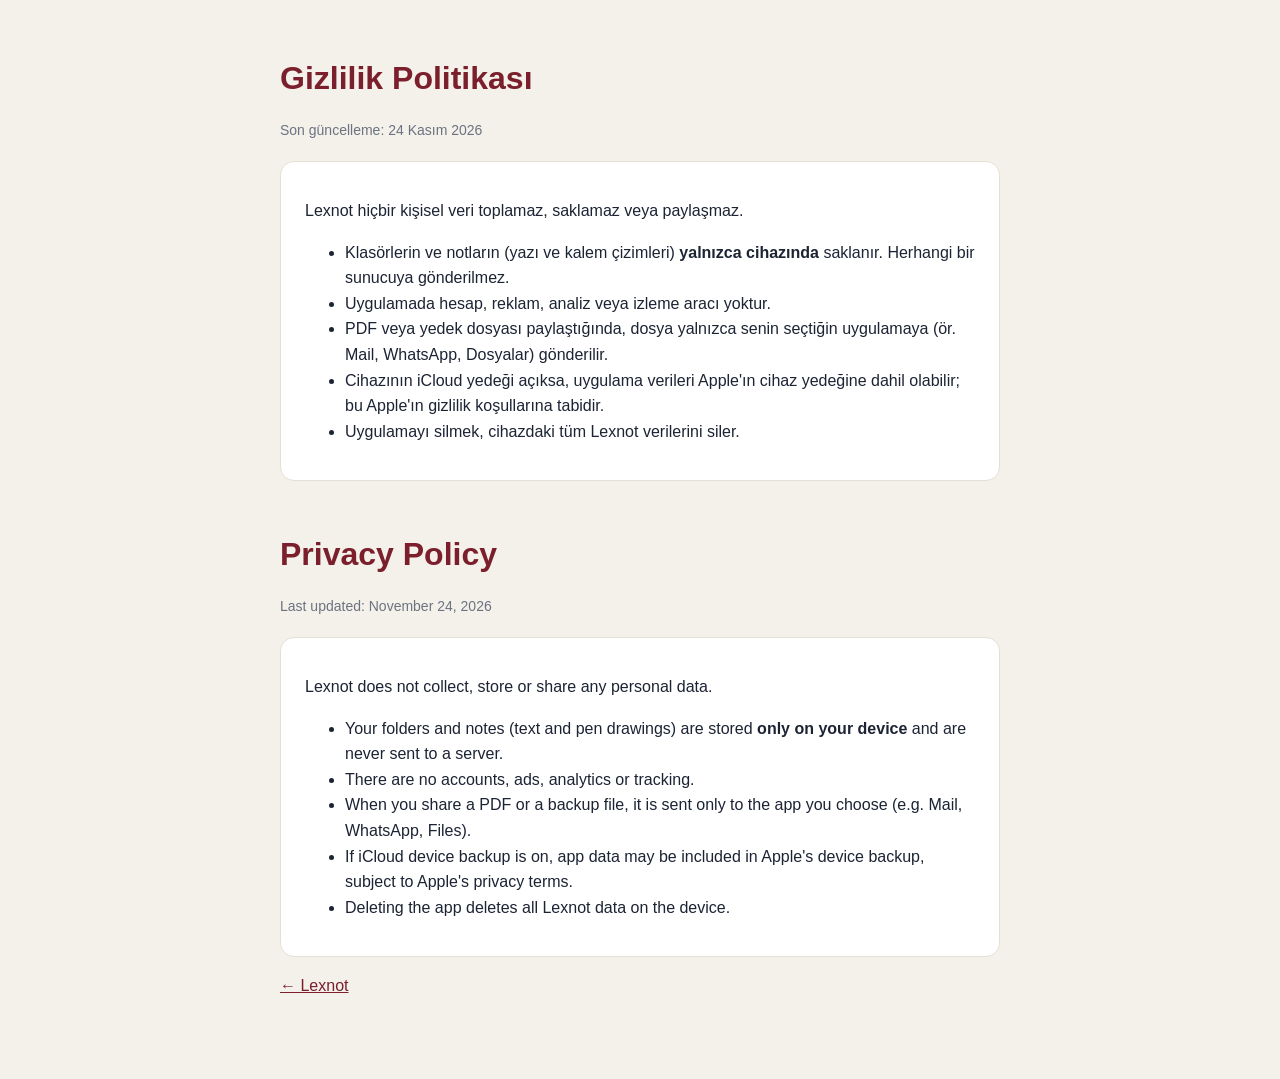
==== privacy.html @ 697445c7 "Lexnot gizlilik ve destek sayfaları Co-Authored-By: Claude Opus 5.5 <noreply@anthropic.com>" ====
<!doctype html><html lang="tr"><head><meta charset="utf-8"><meta name="viewport" content="width=device-width,initial-scale=1"><title>Lexnot – Gizlilik Politikası / Privacy Policy</title><link rel="stylesheet" href="style.css"></head>
<body><h1>Gizlilik Politikası</h1><p class="muted">Son güncelleme: 24 Kasım 2026</p>
<div class="card">
<p>Lexnot hiçbir kişisel veri toplamaz, saklamaz veya paylaşmaz.</p>
<ul>
<li>Klasörlerin ve notların (yazı ve kalem çizimleri) <b>yalnızca cihazında</b> saklanır. Herhangi bir sunucuya gönderilmez.</li>
<li>Uygulamada hesap, reklam, analiz veya izleme aracı yoktur.</li>
<li>PDF veya yedek dosyası paylaştığında, dosya yalnızca senin seçtiğin uygulamaya (ör. Mail, WhatsApp, Dosyalar) gönderilir.</li>
<li>Cihazının iCloud yedeği açıksa, uygulama verileri Apple'ın cihaz yedeğine dahil olabilir; bu Apple'ın gizlilik koşullarına tabidir.</li>
<li>Uygulamayı silmek, cihazdaki tüm Lexnot verilerini siler.</li>
</ul></div>
<h1 style="margin-top:48px">Privacy Policy</h1><p class="muted">Last updated: November 24, 2026</p>
<div class="card">
<p>Lexnot does not collect, store or share any personal data.</p>
<ul>
<li>Your folders and notes (text and pen drawings) are stored <b>only on your device</b> and are never sent to a server.</li>
<li>There are no accounts, ads, analytics or tracking.</li>
<li>When you share a PDF or a backup file, it is sent only to the app you choose (e.g. Mail, WhatsApp, Files).</li>
<li>If iCloud device backup is on, app data may be included in Apple's device backup, subject to Apple's privacy terms.</li>
<li>Deleting the app deletes all Lexnot data on the device.</li>
</ul></div>
<p><a href="index.html">← Lexnot</a></p></body></html>
---- style.css ----
body{font-family:-apple-system,BlinkMacSystemFont,"Segoe UI",sans-serif;max-width:720px;margin:0 auto;padding:32px 20px 64px;color:#1C2333;background:#F4F1EA;line-height:1.6}
h1{color:#7A1F2B;margin-bottom:4px}h2{margin-top:32px}a{color:#7A1F2B}
.card{background:#fff;border-radius:14px;padding:20px 24px;border:1px solid #E5E0D5;margin-top:20px}
.muted{color:#6B7280;font-size:14px}nav a{margin-right:16px}
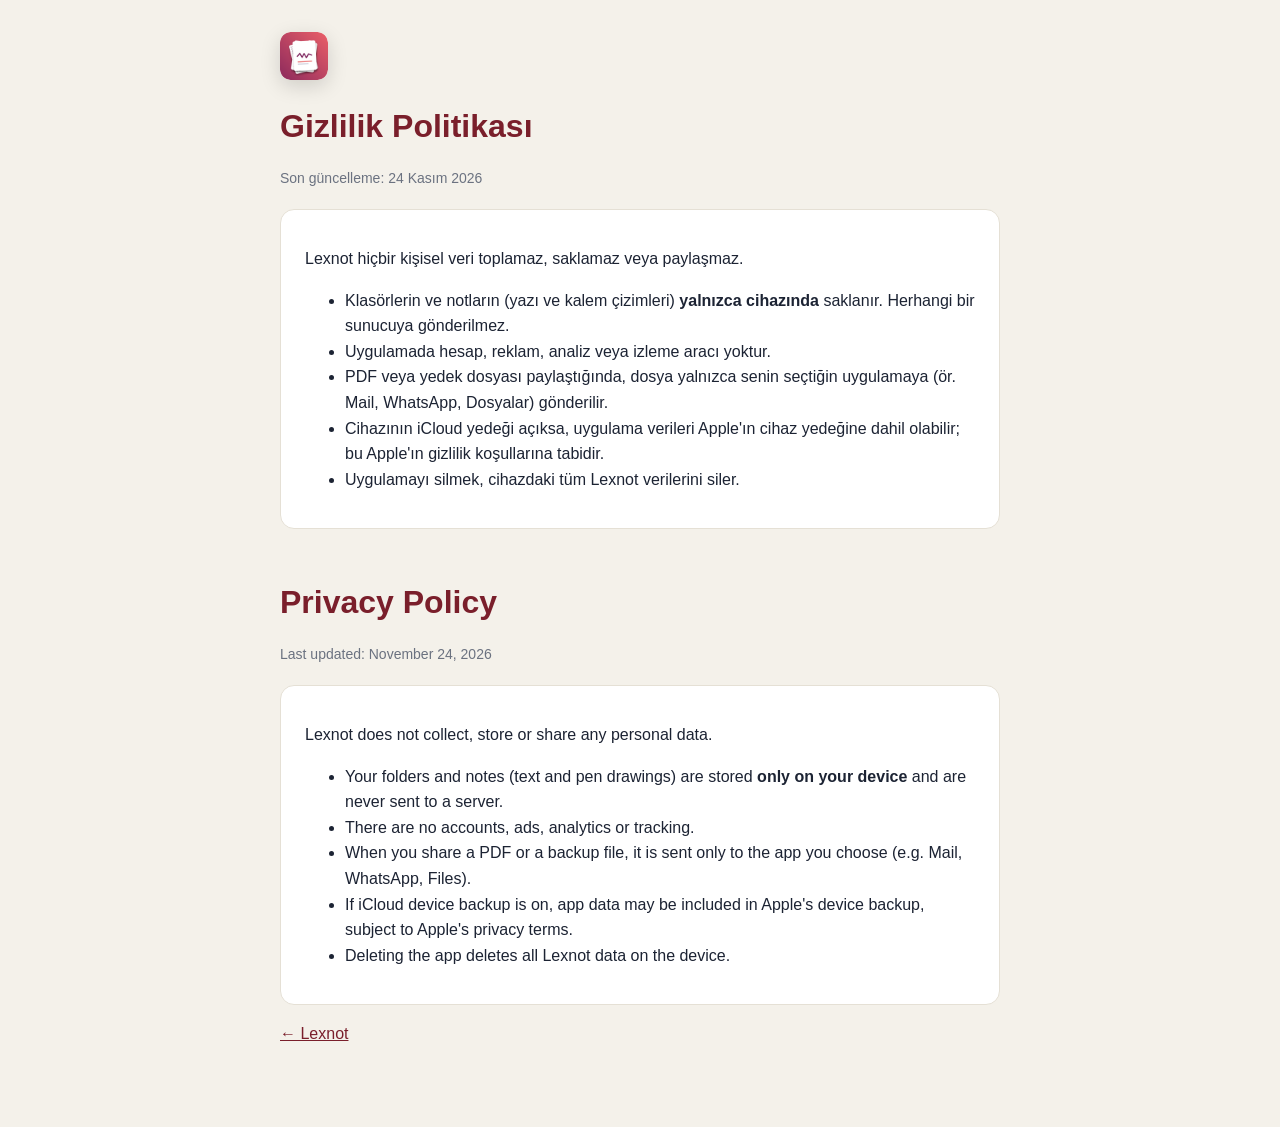
==== commit 6abe761c: "Logo ve favicon ekle Co-Authored-By: Claude Opus 5.5 <noreply@anthropic.com>" ====
--- a/privacy.html
+++ b/privacy.html
@@ -1,5 +1,5 @@
-<!doctype html><html lang="tr"><head><meta charset="utf-8"><meta name="viewport" content="width=device-width,initial-scale=1"><title>Lexnot – Gizlilik Politikası / Privacy Policy</title><link rel="stylesheet" href="style.css"></head>
-<body><h1>Gizlilik Politikası</h1><p class="muted">Son güncelleme: 24 Kasım 2026</p>
+<!doctype html><html lang="tr"><head><meta charset="utf-8"><meta name="viewport" content="width=device-width,initial-scale=1"><title>Lexnot – Gizlilik Politikası / Privacy Policy</title><link rel="stylesheet" href="style.css"><link rel="icon" href="favicon.png"><link rel="apple-touch-icon" href="logo.png"></head>
+<body><a href="index.html"><img class="logo small" src="logo.png" alt="Lexnot" width="48" height="48"></a><h1>Gizlilik Politikası</h1><p class="muted">Son güncelleme: 24 Kasım 2026</p>
 <div class="card">
 <p>Lexnot hiçbir kişisel veri toplamaz, saklamaz veya paylaşmaz.</p>
 <ul>
--- a/style.css
+++ b/style.css
@@ -2,3 +2,4 @@
 h1{color:#7A1F2B;margin-bottom:4px}h2{margin-top:32px}a{color:#7A1F2B}
 .card{background:#fff;border-radius:14px;padding:20px 24px;border:1px solid #E5E0D5;margin-top:20px}
 .muted{color:#6B7280;font-size:14px}nav a{margin-right:16px}
+.logo{display:block;border-radius:22%;box-shadow:0 6px 20px rgba(0,0,0,.15);margin-bottom:12px}.logo.small{width:48px;height:48px;border-radius:22%}
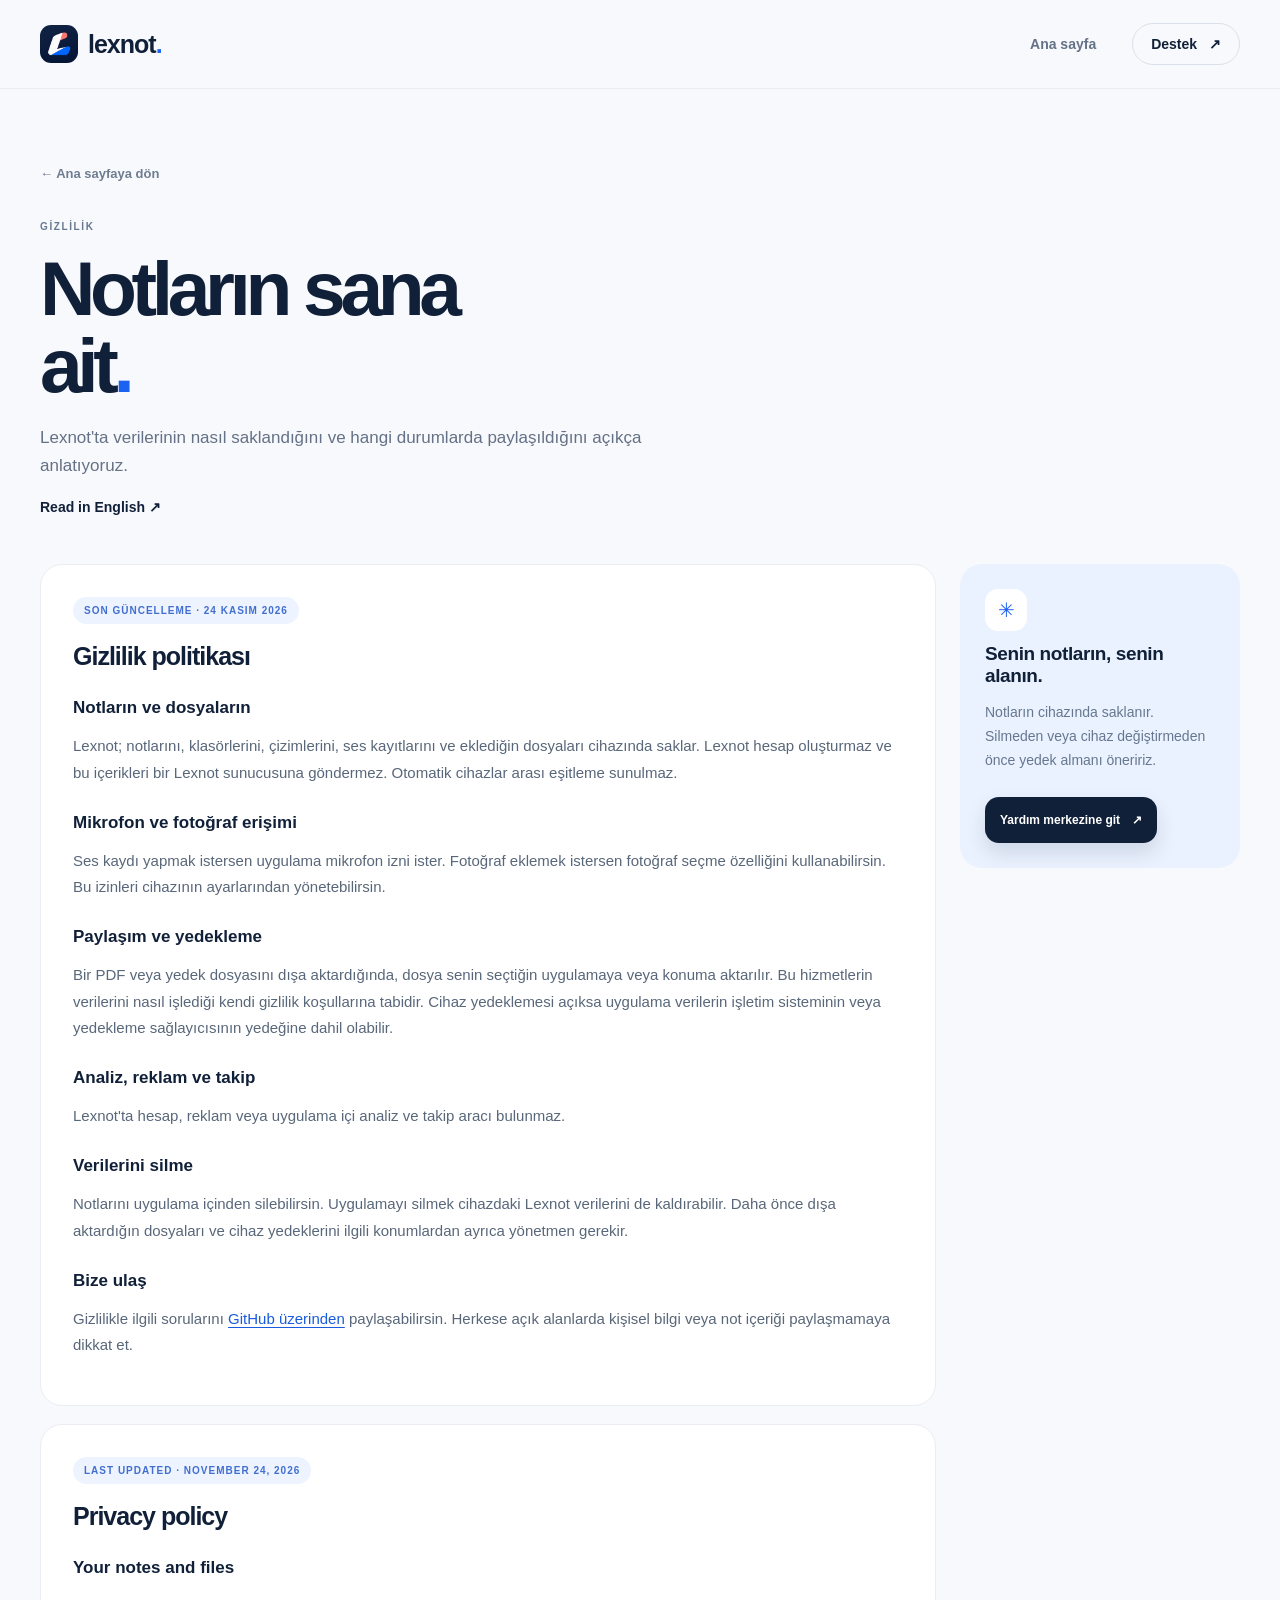
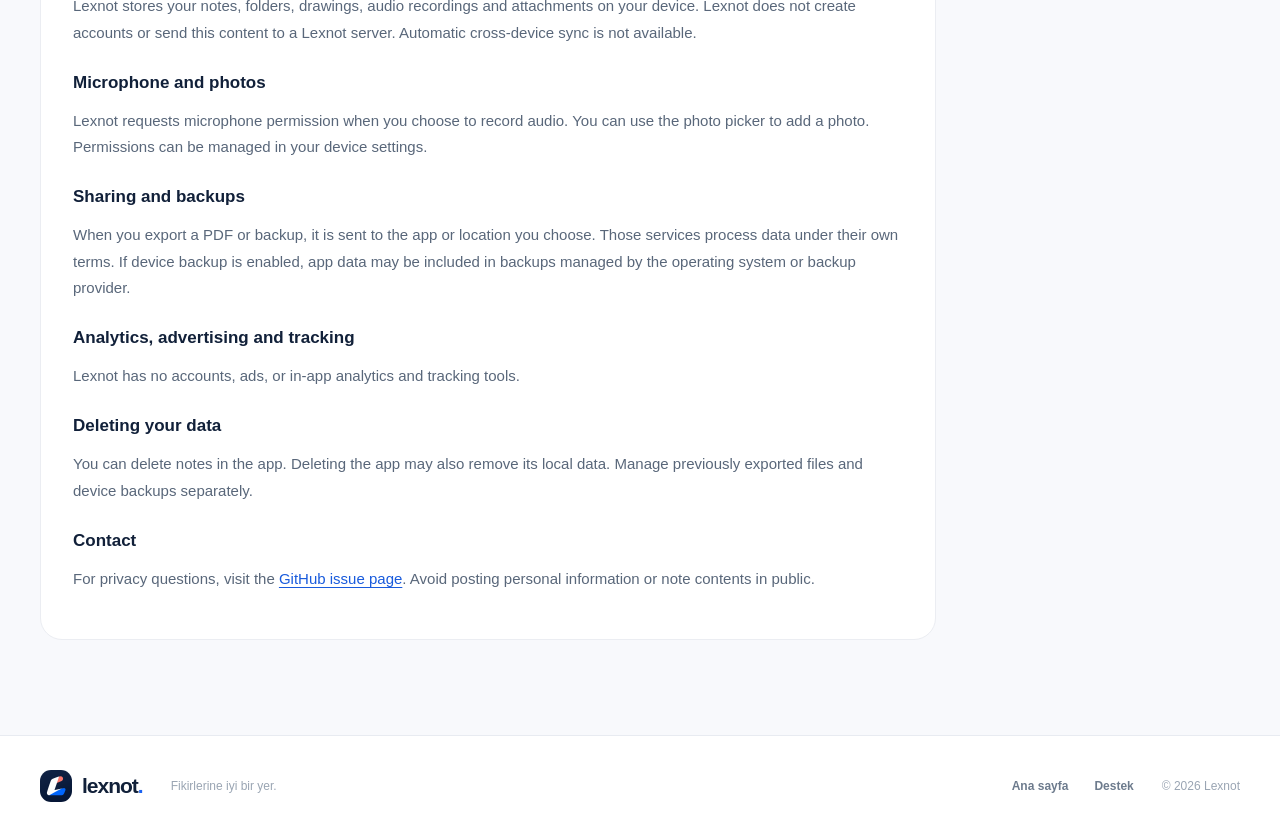
==== commit 7d6d7fa2: "Refresh Lexnot public website" ====
--- a/privacy.html
+++ b/privacy.html
@@ -1,22 +1,20 @@
-<!doctype html><html lang="tr"><head><meta charset="utf-8"><meta name="viewport" content="width=device-width,initial-scale=1"><title>Lexnot – Gizlilik Politikası / Privacy Policy</title><link rel="stylesheet" href="style.css"><link rel="icon" href="favicon.png"><link rel="apple-touch-icon" href="logo.png"></head>
-<body><a href="index.html"><img class="logo small" src="logo.png" alt="Lexnot" width="48" height="48"></a><h1>Gizlilik Politikası</h1><p class="muted">Son güncelleme: 24 Kasım 2026</p>
-<div class="card">
-<p>Lexnot hiçbir kişisel veri toplamaz, saklamaz veya paylaşmaz.</p>
-<ul>
-<li>Klasörlerin ve notların (yazı ve kalem çizimleri) <b>yalnızca cihazında</b> saklanır. Herhangi bir sunucuya gönderilmez.</li>
-<li>Uygulamada hesap, reklam, analiz veya izleme aracı yoktur.</li>
-<li>PDF veya yedek dosyası paylaştığında, dosya yalnızca senin seçtiğin uygulamaya (ör. Mail, WhatsApp, Dosyalar) gönderilir.</li>
-<li>Cihazının iCloud yedeği açıksa, uygulama verileri Apple'ın cihaz yedeğine dahil olabilir; bu Apple'ın gizlilik koşullarına tabidir.</li>
-<li>Uygulamayı silmek, cihazdaki tüm Lexnot verilerini siler.</li>
-</ul></div>
-<h1 style="margin-top:48px">Privacy Policy</h1><p class="muted">Last updated: November 24, 2026</p>
-<div class="card">
-<p>Lexnot does not collect, store or share any personal data.</p>
-<ul>
-<li>Your folders and notes (text and pen drawings) are stored <b>only on your device</b> and are never sent to a server.</li>
-<li>There are no accounts, ads, analytics or tracking.</li>
-<li>When you share a PDF or a backup file, it is sent only to the app you choose (e.g. Mail, WhatsApp, Files).</li>
-<li>If iCloud device backup is on, app data may be included in Apple's device backup, subject to Apple's privacy terms.</li>
-<li>Deleting the app deletes all Lexnot data on the device.</li>
-</ul></div>
-<p><a href="index.html">← Lexnot</a></p></body></html>
+<!doctype html>
+<html lang="tr"><head><meta charset="utf-8"><meta name="viewport" content="width=device-width, initial-scale=1"><meta name="theme-color" content="#f8f9fc"><meta name="description" content="Lexnot gizlilik politikası: notlar, ses kayıtları, izinler ve yedekler hakkında bilgi."><title>Gizlilik Politikası — Lexnot</title><link rel="icon" href="favicon.png" type="image/png"><link rel="apple-touch-icon" href="logo.png"><link rel="stylesheet" href="style.css"></head>
+<body><a class="skip" href="#icerik">İçeriğe geç</a>
+<header class="site-header"><div class="shell header-inner"><a class="brand" href="index.html" aria-label="Lexnot ana sayfa"><img src="logo.png" alt="" width="38" height="38"><span>lexnot<span class="brand-dot">.</span></span></a><nav class="nav" aria-label="Ana menü"><a href="index.html">Ana sayfa</a><a class="nav-button" href="support.html">Destek <span aria-hidden="true">↗</span></a></nav></div></header>
+<main class="page-main shell" id="icerik"><a class="back-link" href="index.html">← Ana sayfaya dön</a><div class="page-hero"><span class="section-kicker">GİZLİLİK</span><h1>Notların sana<br>ait<span class="brand-dot">.</span></h1><p>Lexnot'ta verilerinin nasıl saklandığını ve hangi durumlarda paylaşıldığını açıkça anlatıyoruz.</p><a class="text-link" href="#english" lang="en">Read in English ↗</a></div>
+<div class="page-layout"><div><article class="content-card"><span class="label-pill">SON GÜNCELLEME · 24 KASIM 2026</span><h2 style="margin-top:18px">Gizlilik politikası</h2>
+<h3>Notların ve dosyaların</h3><p>Lexnot; notlarını, klasörlerini, çizimlerini, ses kayıtlarını ve eklediğin dosyaları cihazında saklar. Lexnot hesap oluşturmaz ve bu içerikleri bir Lexnot sunucusuna göndermez. Otomatik cihazlar arası eşitleme sunulmaz.</p>
+<h3>Mikrofon ve fotoğraf erişimi</h3><p>Ses kaydı yapmak istersen uygulama mikrofon izni ister. Fotoğraf eklemek istersen fotoğraf seçme özelliğini kullanabilirsin. Bu izinleri cihazının ayarlarından yönetebilirsin.</p>
+<h3>Paylaşım ve yedekleme</h3><p>Bir PDF veya yedek dosyasını dışa aktardığında, dosya senin seçtiğin uygulamaya veya konuma aktarılır. Bu hizmetlerin verilerini nasıl işlediği kendi gizlilik koşullarına tabidir. Cihaz yedeklemesi açıksa uygulama verilerin işletim sisteminin veya yedekleme sağlayıcısının yedeğine dahil olabilir.</p>
+<h3>Analiz, reklam ve takip</h3><p>Lexnot'ta hesap, reklam veya uygulama içi analiz ve takip aracı bulunmaz.</p>
+<h3>Verilerini silme</h3><p>Notlarını uygulama içinden silebilirsin. Uygulamayı silmek cihazdaki Lexnot verilerini de kaldırabilir. Daha önce dışa aktardığın dosyaları ve cihaz yedeklerini ilgili konumlardan ayrıca yönetmen gerekir.</p>
+<h3>Bize ulaş</h3><p>Gizlilikle ilgili sorularını <a href="https://github.com/omeryaldirgan/lexnot/issues">GitHub üzerinden</a> paylaşabilirsin. Herkese açık alanlarda kişisel bilgi veya not içeriği paylaşmamaya dikkat et.</p></article>
+<article class="content-card language-anchor" id="english" lang="en"><span class="label-pill">LAST UPDATED · NOVEMBER 24, 2026</span><h2 style="margin-top:18px">Privacy policy</h2>
+<h3>Your notes and files</h3><p>Lexnot stores your notes, folders, drawings, audio recordings and attachments on your device. Lexnot does not create accounts or send this content to a Lexnot server. Automatic cross-device sync is not available.</p>
+<h3>Microphone and photos</h3><p>Lexnot requests microphone permission when you choose to record audio. You can use the photo picker to add a photo. Permissions can be managed in your device settings.</p>
+<h3>Sharing and backups</h3><p>When you export a PDF or backup, it is sent to the app or location you choose. Those services process data under their own terms. If device backup is enabled, app data may be included in backups managed by the operating system or backup provider.</p>
+<h3>Analytics, advertising and tracking</h3><p>Lexnot has no accounts, ads, or in-app analytics and tracking tools.</p>
+<h3>Deleting your data</h3><p>You can delete notes in the app. Deleting the app may also remove its local data. Manage previously exported files and device backups separately.</p><h3>Contact</h3><p>For privacy questions, visit the <a href="https://github.com/omeryaldirgan/lexnot/issues">GitHub issue page</a>. Avoid posting personal information or note contents in public.</p></article></div>
+<aside class="side-card"><div class="side-icon" aria-hidden="true">✳</div><h2>Senin notların, senin alanın.</h2><p>Notların cihazında saklanır. Silmeden veya cihaz değiştirmeden önce yedek almanı öneririz.</p><a class="button button-primary" href="support.html">Yardım merkezine git <span aria-hidden="true">↗</span></a></aside></div></main>
+<footer class="site-footer"><div class="shell footer-inner"><a class="brand" href="index.html"><img src="logo.png" alt="" width="32" height="32"><span>lexnot<span class="brand-dot">.</span></span></a><p>Fikirlerine iyi bir yer.</p><nav aria-label="Alt menü"><a href="index.html">Ana sayfa</a><a href="support.html">Destek</a></nav><small>© 2026 Lexnot</small></div></footer></body></html>
--- a/style.css
+++ b/style.css
@@ -1,5 +1,4 @@
-body{font-family:-apple-system,BlinkMacSystemFont,"Segoe UI",sans-serif;max-width:720px;margin:0 auto;padding:32px 20px 64px;color:#1C2333;background:#F4F1EA;line-height:1.6}
-h1{color:#7A1F2B;margin-bottom:4px}h2{margin-top:32px}a{color:#7A1F2B}
-.card{background:#fff;border-radius:14px;padding:20px 24px;border:1px solid #E5E0D5;margin-top:20px}
-.muted{color:#6B7280;font-size:14px}nav a{margin-right:16px}
-.logo{display:block;border-radius:22%;box-shadow:0 6px 20px rgba(0,0,0,.15);margin-bottom:12px}.logo.small{width:48px;height:48px;border-radius:22%}
+:root{color-scheme:light;--ink:#112039;--muted:#647186;--blue:#1b62f1;--line:#e7eaf0;--paper:#f8f9fc;--white:#fff;--coral:#ff7d74}*{box-sizing:border-box}html{scroll-behavior:smooth}body{margin:0;background:var(--paper);color:var(--ink);font-family:-apple-system,BlinkMacSystemFont,"Segoe UI",sans-serif;-webkit-font-smoothing:antialiased}a{color:inherit;text-decoration:none}a:focus-visible,summary:focus-visible{outline:3px solid #77a8ff;outline-offset:4px}.skip{position:absolute;left:12px;top:-80px;z-index:20;background:#fff;padding:12px}.skip:focus{top:10px}.shell{width:min(1200px,calc(100% - 80px));margin:auto}.site-header{background:rgba(248,249,252,.95);border-bottom:1px solid rgba(18,32,57,.055)}.header-inner{height:88px;display:flex;align-items:center;justify-content:space-between}.brand{display:inline-flex;align-items:center;gap:10px;font-weight:800;letter-spacing:-1px;font-size:25px}.brand img{border-radius:11px}.brand-dot{color:var(--blue)}.nav{display:flex;align-items:center;gap:36px;font-size:14px;font-weight:650}.nav>a:not(.nav-button){color:#647186}.nav a:hover,.site-footer a:hover{color:var(--blue)}.nav-button{border:1px solid #dbe1ea;border-radius:100px;padding:12px 18px}.nav-button span{margin-left:8px}.hero{min-height:675px;display:grid;grid-template-columns:1fr 1fr;align-items:center;gap:60px;padding-top:54px;padding-bottom:78px}.eyebrow,.section-kicker,.cta-label{font-size:10px;font-weight:800;letter-spacing:1.6px;color:#677790}.eyebrow{display:inline-flex;align-items:center;gap:9px;border:1px solid #e1e7f0;background:#fff;border-radius:100px;padding:10px 13px}.eyebrow-dot{width:7px;height:7px;background:#fe8178;border-radius:50%;box-shadow:0 0 0 4px #ffedea}.hero h1{font-size:clamp(65px,7.3vw,102px);letter-spacing:-.075em;line-height:.99;margin:30px 0 25px}.hero h1 span{color:var(--blue)}.hero-copy>p{font-size:18px;line-height:1.7;color:var(--muted);max-width:460px}.hero-actions{display:flex;gap:12px;flex-wrap:wrap;margin-top:32px}.button{min-height:54px;padding:0 21px;border-radius:14px;display:inline-flex;justify-content:center;align-items:center;gap:28px;font-size:14px;font-weight:750;transition:transform .2s,box-shadow .2s}.button:hover{transform:translateY(-3px)}.button-primary{color:#fff;background:var(--ink);box-shadow:0 10px 20px #10203b20}.button-light{background:#fff;border:1px solid #e6eaf1}.hero-foot{display:flex;align-items:center;gap:13px;margin-top:46px;font-size:12px;color:#8490a0}.hero-foot strong{color:#526177}.avatar-stack{display:flex;padding-left:2px}.avatar-stack span{display:grid;place-items:center;width:28px;height:28px;margin-left:-3px;border:2px solid var(--paper);border-radius:50%;background:#cde5ff;color:#1b62f1;font-weight:800}.avatar-stack span:nth-child(2){background:#ffd5ca;color:#b6514b}.avatar-stack span:nth-child(3){background:#d9efd9;color:#538e62}.hero-art{height:545px;position:relative;border-radius:38px;background:#dbeafe;overflow:hidden;display:flex;justify-content:center;align-items:center}.orbit{position:absolute;border:1px solid #b9d5fb;border-radius:50%;width:370px;height:370px}.orbit-one{transform:translate(95px,-110px)}.orbit-two{transform:translate(-150px,160px);width:290px;height:290px}.app-window{position:relative;width:315px;min-height:420px;background:#fff;border-radius:25px;box-shadow:0 35px 65px #3264a830;transform:rotate(-3deg);overflow:hidden}.app-top{height:55px;border-bottom:1px solid #f0f2f7;display:flex;align-items:center;justify-content:space-between;padding:0 20px}.app-mark{display:flex;align-items:center;gap:8px;font-size:14px;letter-spacing:-.5px}.app-mark img{border-radius:8px}.app-menu{color:#a0aabd;letter-spacing:2px}.app-content{padding:21px}.app-greeting{font-weight:800;font-size:8px;color:#8191a9;letter-spacing:1px;display:flex;justify-content:space-between}.app-greeting span{color:#f77e76;font-size:17px}.app-title{font-weight:800;font-size:20px;letter-spacing:-.8px;margin:9px 0 15px}.app-title span{font-size:18px}.app-search{background:#f3f6fa;border-radius:10px;padding:10px;color:#a5b0be;font-size:10px}.app-search span{font-size:15px;margin-right:7px}.app-section{display:flex;align-items:center;justify-content:space-between;margin:22px 0 11px}.app-section strong{font-size:11px}.app-section span{font-size:9px;color:#92a0b1}.folder-grid{display:grid;grid-template-columns:1fr 1fr;gap:9px}.folder-card{min-height:114px;border-radius:12px;padding:12px;display:flex;flex-direction:column;justify-content:end}.folder-blue{background:#d9edff}.folder-peach{background:#ffe0d5}.folder-graphic{width:33px;height:23px;background:#79b9f5;border-radius:4px;position:relative;margin-bottom:15px}.folder-peach .folder-graphic{background:#ffa99a}.folder-graphic i{position:absolute;top:-4px;width:15px;height:6px;border-radius:3px;background:inherit}.folder-card strong,.mini-note b{font-size:10px}.folder-card small,.mini-note small{font-size:9px;color:#8392a6;margin-top:5px}.mini-note{display:flex;align-items:center;gap:9px;border:1px solid #edf0f4;border-radius:10px;padding:9px}.mini-note>div:nth-child(2){display:flex;flex-direction:column;flex:1}.note-square{display:grid;place-items:center;width:32px;height:32px;background:#fce5e0;border-radius:8px;color:#e7736b}.mini-note>span{font-size:12px;color:#8290a4}.floating-tag{position:absolute;z-index:2;display:flex;align-items:center;gap:9px;background:#fff;border-radius:12px;padding:9px 12px;box-shadow:0 12px 25px #305a9130;font-size:10px;font-weight:750}.tag-top{top:70px;right:24px;transform:rotate(4deg)}.tag-bottom{bottom:70px;left:20px;transform:rotate(3deg)}.tag-icon{display:grid;place-items:center;width:26px;height:26px;border-radius:8px;font-size:15px}.tag-icon.blue{background:#e2efff;color:#3172e8}.tag-icon.coral{background:#ffe9e4;color:#e77970}.sound-bars{color:#78a4f3;letter-spacing:2px;margin-left:8px}.feature-section{background:#fff;padding:110px 0}.section-head{display:flex;align-items:end;justify-content:space-between;gap:40px;margin-bottom:42px}.section-head h2,.privacy-strip h2,.cta-inner h2{font-size:clamp(38px,4.4vw,60px);letter-spacing:-.065em;line-height:1.08;margin:17px 0 0}.section-head h2 em,.privacy-strip h2 em{font-style:normal;color:var(--blue)}.section-head>p{max-width:310px;color:var(--muted);line-height:1.7;font-size:15px;margin:0 0 4px}.features-grid{display:grid;grid-template-columns:repeat(3,1fr);gap:16px}.feature{min-height:280px;position:relative;overflow:hidden;border-radius:24px;padding:26px}.feature-writing{background:#eef4ff}.feature-audio{background:#fff0e9}.feature-order{background:#eef6ef}.feature-icon{width:42px;height:42px;display:grid;place-items:center;border-radius:13px;background:#fff;font-size:20px;color:#396ee0}.feature-audio .feature-icon{color:#eb8173}.feature-order .feature-icon{color:#69a77d}.feature h3{font-size:22px;letter-spacing:-.6px;margin:28px 0 10px}.feature p{font-size:14px;line-height:1.65;color:#65748a;max-width:260px}.feature-number{position:absolute;bottom:24px;font-size:9px;font-weight:800;letter-spacing:1px;color:#8292a7}.feature-doodle{position:absolute;right:18px;bottom:-20px;font-size:110px;color:#cbdfff;transform:rotate(-20deg)}.wave{position:absolute;right:20px;bottom:28px;display:flex;align-items:center;gap:4px;height:45px}.wave i{width:4px;height:20px;border-radius:4px;background:#ffc3b8}.wave i:nth-child(3n){height:38px}.wave i:nth-child(3n+1){height:12px}.tiny-files{position:absolute;right:30px;bottom:22px;display:flex;transform:rotate(-10deg)}.tiny-files i{height:42px;width:28px;border:3px solid #d0e7d3;background:#f7fff8;border-radius:5px;margin-left:-7px}.privacy-strip{min-height:300px;display:flex;align-items:center;gap:38px;padding-top:70px;padding-bottom:70px}.privacy-mark{flex:none;width:98px;height:98px;border-radius:32px;background:#e0ecff;display:grid;place-items:center;font-size:56px;color:#2c6ded}.privacy-strip h2{font-size:40px}.privacy-strip p{color:var(--muted);font-size:14px;line-height:1.6}.text-link{margin-left:auto;white-space:nowrap;font-weight:750;font-size:14px}.text-link span{margin-left:16px;color:var(--blue)}.cta-section{padding:0 0 65px}.cta-inner{min-height:280px;border-radius:30px;background:#10213e;color:#fff;padding:56px;display:flex;align-items:end;justify-content:space-between;position:relative;overflow:hidden}.cta-inner h2{font-size:48px;position:relative;z-index:1}.cta-inner h2 span{color:#ff8179}.cta-inner p{color:#aebbd0;margin-bottom:0}.cta-label{color:#8ba3c5}.button-white{background:#fff;color:var(--ink);position:relative;z-index:1}.cta-spark{position:absolute;font-size:270px;line-height:1;right:160px;top:-25px;color:#1a3359}.site-footer{border-top:1px solid #e8ebf1;background:#fff}.footer-inner{min-height:100px;display:flex;align-items:center;gap:28px}.site-footer .brand{font-size:21px}.footer-inner p,.footer-inner small{color:#9aa5b3;font-size:12px}.footer-inner nav{margin-left:auto;display:flex;gap:26px;font-size:12px;font-weight:650;color:#6d7b8d}.footer-inner small{white-space:nowrap}
+/* Support and privacy pages */
+.page-main{padding:75px 0 95px}.page-hero{max-width:760px;margin-bottom:48px}.back-link{display:inline-flex;color:#6f7d91;font-size:13px;font-weight:700;margin-bottom:35px}.back-link:hover{color:var(--blue)}.page-hero h1{font-size:clamp(48px,6vw,78px);letter-spacing:-.07em;line-height:1;margin:16px 0 20px}.page-hero p{color:var(--muted);font-size:17px;line-height:1.7;max-width:640px}.page-layout{display:grid;grid-template-columns:minmax(0,1fr) 280px;gap:24px;align-items:start}.content-card{background:#fff;border:1px solid #ebedf2;border-radius:22px;padding:32px}.content-card+.content-card{margin-top:18px}.content-card h2{font-size:25px;letter-spacing:-.04em;margin:0 0 14px}.content-card h3{font-size:17px;margin:27px 0 8px}.content-card p,.content-card li{color:#59677a;line-height:1.75;font-size:15px}.content-card ul{padding-left:20px}.content-card a{color:#195bdc;text-decoration:underline;text-underline-offset:3px;overflow-wrap:anywhere}.content-card strong{color:var(--ink)}.side-card{background:#eaf2ff;border-radius:22px;padding:25px;position:sticky;top:22px}.side-card h2{font-size:19px;letter-spacing:-.4px;margin:12px 0}.side-card p{font-size:14px;color:#66778f;line-height:1.7}.side-card .button{margin-top:10px;min-height:46px;padding:0 15px;font-size:12px;gap:12px}.side-icon{display:grid;place-items:center;width:42px;height:42px;border-radius:13px;background:#fff;color:var(--blue);font-size:20px}.faq details{border-top:1px solid #edf0f4}.faq details:first-of-type{border-top:0}.faq summary{cursor:pointer;list-style:none;padding:20px 28px 20px 0;font-weight:750;line-height:1.4;position:relative}.faq summary::-webkit-details-marker{display:none}.faq summary:after{content:'+';position:absolute;right:2px;color:var(--blue);font-size:22px;top:14px}.faq details[open] summary:after{content:'−'}.faq details p{margin:0 0 21px}.language-anchor{scroll-margin-top:24px}.label-pill{display:inline-block;background:#edf3ff;color:#416fd1;border-radius:100px;font-size:10px;font-weight:800;letter-spacing:1px;padding:8px 11px}
+@media(max-width:800px){.shell{width:min(100% - 40px,620px)}.header-inner{height:72px}.nav{gap:17px}.nav-desktop{display:none}.nav-button{padding:10px 13px}.hero{grid-template-columns:1fr;gap:35px;padding:70px 0 55px}.hero h1{font-size:clamp(58px,11vw,84px)}.hero-art{height:480px}.feature-section{padding:75px 0}.section-head{display:block}.section-head>p{margin-top:20px}.features-grid{grid-template-columns:1fr}.feature{min-height:235px}.privacy-strip{gap:20px;flex-wrap:wrap}.privacy-strip h2{font-size:35px}.privacy-mark{width:64px;height:64px;border-radius:20px;font-size:38px}.privacy-strip>div:nth-child(2){flex:1;min-width:230px}.privacy-strip .text-link{margin-left:84px}.cta-inner{padding:35px;min-height:300px;align-items:start;flex-direction:column;gap:30px}.cta-inner h2{font-size:39px}.cta-spark{right:0;top:30px;font-size:190px}.footer-inner{padding:28px 0;flex-wrap:wrap;gap:16px}.footer-inner p{flex:1}.footer-inner nav{width:100%;margin:0}.page-main{padding:50px 0 70px}.page-layout{grid-template-columns:1fr}.side-card{position:static}.content-card{padding:24px}.page-hero{margin-bottom:35px}}@media(max-width:380px){.shell{width:calc(100% - 28px)}.nav{gap:12px;font-size:12px}.hero-art{height:430px}.app-window{transform:scale(.9) rotate(-3deg)}.tag-top{right:10px}.tag-bottom{left:10px}.hero h1{font-size:55px}.hero-actions .button{width:100%}.privacy-strip .text-link{margin-left:0}}@media(prefers-reduced-motion:reduce){html{scroll-behavior:auto}*,*:before,*:after{transition:none!important;animation:none!important}}
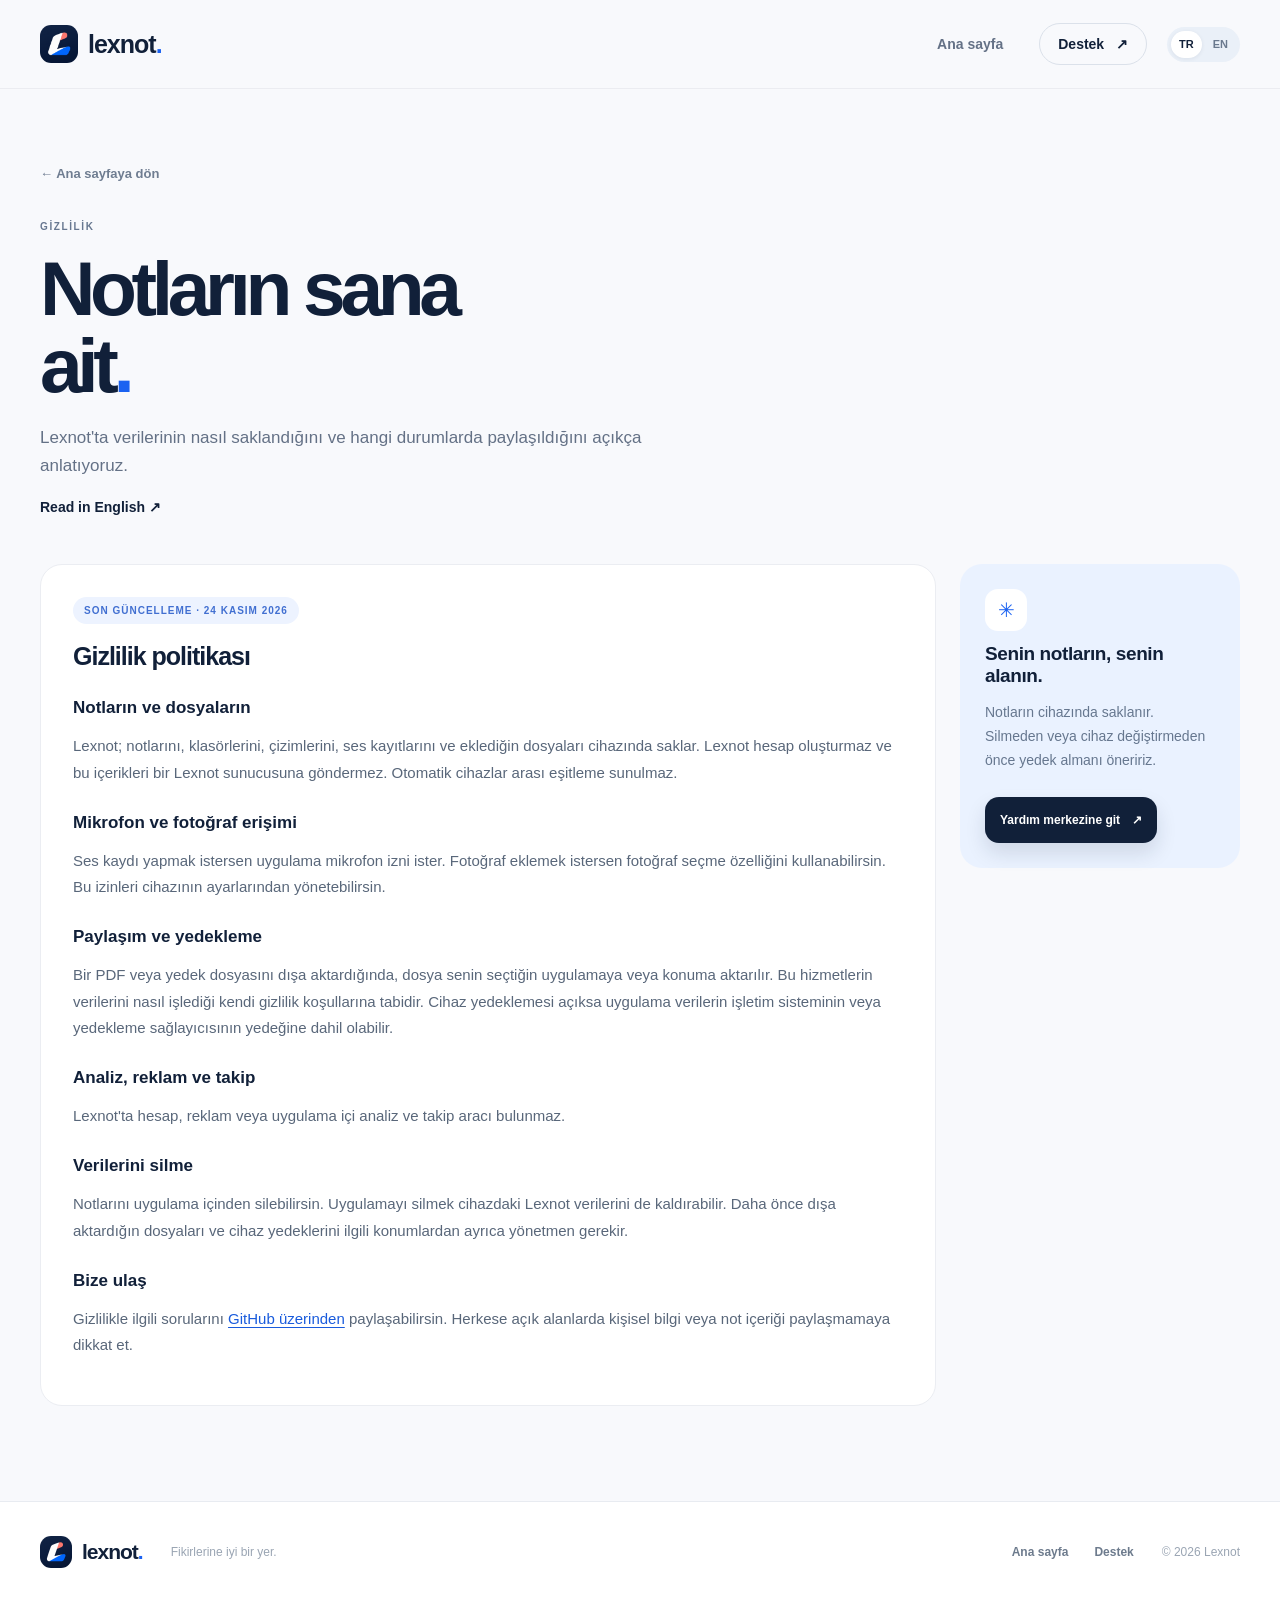
==== commit eb7b6b17: "Add English site language" ====
--- a/privacy.html
+++ b/privacy.html
@@ -1,8 +1,8 @@
 <!doctype html>
 <html lang="tr"><head><meta charset="utf-8"><meta name="viewport" content="width=device-width, initial-scale=1"><meta name="theme-color" content="#f8f9fc"><meta name="description" content="Lexnot gizlilik politikası: notlar, ses kayıtları, izinler ve yedekler hakkında bilgi."><title>Gizlilik Politikası — Lexnot</title><link rel="icon" href="favicon.png" type="image/png"><link rel="apple-touch-icon" href="logo.png"><link rel="stylesheet" href="style.css"></head>
 <body><a class="skip" href="#icerik">İçeriğe geç</a>
-<header class="site-header"><div class="shell header-inner"><a class="brand" href="index.html" aria-label="Lexnot ana sayfa"><img src="logo.png" alt="" width="38" height="38"><span>lexnot<span class="brand-dot">.</span></span></a><nav class="nav" aria-label="Ana menü"><a href="index.html">Ana sayfa</a><a class="nav-button" href="support.html">Destek <span aria-hidden="true">↗</span></a></nav></div></header>
-<main class="page-main shell" id="icerik"><a class="back-link" href="index.html">← Ana sayfaya dön</a><div class="page-hero"><span class="section-kicker">GİZLİLİK</span><h1>Notların sana<br>ait<span class="brand-dot">.</span></h1><p>Lexnot'ta verilerinin nasıl saklandığını ve hangi durumlarda paylaşıldığını açıkça anlatıyoruz.</p><a class="text-link" href="#english" lang="en">Read in English ↗</a></div>
+<header class="site-header"><div class="shell header-inner"><a class="brand" href="index.html" aria-label="Lexnot ana sayfa"><img src="logo.png" alt="" width="38" height="38"><span>lexnot<span class="brand-dot">.</span></span></a><nav class="nav" aria-label="Ana menü"><a href="index.html">Ana sayfa</a><a class="nav-button" href="support.html">Destek <span aria-hidden="true">↗</span></a></nav><div class="lang-switch" aria-label="Dil seçimi"><span class="lang-on" aria-current="page">TR</span><a href="en/privacy.html" lang="en" aria-label="Read in English">EN</a></div></div></header>
+<main class="page-main shell" id="icerik"><a class="back-link" href="index.html">← Ana sayfaya dön</a><div class="page-hero"><span class="section-kicker">GİZLİLİK</span><h1>Notların sana<br>ait<span class="brand-dot">.</span></h1><p>Lexnot'ta verilerinin nasıl saklandığını ve hangi durumlarda paylaşıldığını açıkça anlatıyoruz.</p><a class="text-link" href="en/privacy.html" lang="en">Read in English ↗</a></div>
 <div class="page-layout"><div><article class="content-card"><span class="label-pill">SON GÜNCELLEME · 24 KASIM 2026</span><h2 style="margin-top:18px">Gizlilik politikası</h2>
 <h3>Notların ve dosyaların</h3><p>Lexnot; notlarını, klasörlerini, çizimlerini, ses kayıtlarını ve eklediğin dosyaları cihazında saklar. Lexnot hesap oluşturmaz ve bu içerikleri bir Lexnot sunucusuna göndermez. Otomatik cihazlar arası eşitleme sunulmaz.</p>
 <h3>Mikrofon ve fotoğraf erişimi</h3><p>Ses kaydı yapmak istersen uygulama mikrofon izni ister. Fotoğraf eklemek istersen fotoğraf seçme özelliğini kullanabilirsin. Bu izinleri cihazının ayarlarından yönetebilirsin.</p>
@@ -10,11 +10,6 @@
 <h3>Analiz, reklam ve takip</h3><p>Lexnot'ta hesap, reklam veya uygulama içi analiz ve takip aracı bulunmaz.</p>
 <h3>Verilerini silme</h3><p>Notlarını uygulama içinden silebilirsin. Uygulamayı silmek cihazdaki Lexnot verilerini de kaldırabilir. Daha önce dışa aktardığın dosyaları ve cihaz yedeklerini ilgili konumlardan ayrıca yönetmen gerekir.</p>
 <h3>Bize ulaş</h3><p>Gizlilikle ilgili sorularını <a href="https://github.com/omeryaldirgan/lexnot/issues">GitHub üzerinden</a> paylaşabilirsin. Herkese açık alanlarda kişisel bilgi veya not içeriği paylaşmamaya dikkat et.</p></article>
-<article class="content-card language-anchor" id="english" lang="en"><span class="label-pill">LAST UPDATED · NOVEMBER 24, 2026</span><h2 style="margin-top:18px">Privacy policy</h2>
-<h3>Your notes and files</h3><p>Lexnot stores your notes, folders, drawings, audio recordings and attachments on your device. Lexnot does not create accounts or send this content to a Lexnot server. Automatic cross-device sync is not available.</p>
-<h3>Microphone and photos</h3><p>Lexnot requests microphone permission when you choose to record audio. You can use the photo picker to add a photo. Permissions can be managed in your device settings.</p>
-<h3>Sharing and backups</h3><p>When you export a PDF or backup, it is sent to the app or location you choose. Those services process data under their own terms. If device backup is enabled, app data may be included in backups managed by the operating system or backup provider.</p>
-<h3>Analytics, advertising and tracking</h3><p>Lexnot has no accounts, ads, or in-app analytics and tracking tools.</p>
-<h3>Deleting your data</h3><p>You can delete notes in the app. Deleting the app may also remove its local data. Manage previously exported files and device backups separately.</p><h3>Contact</h3><p>For privacy questions, visit the <a href="https://github.com/omeryaldirgan/lexnot/issues">GitHub issue page</a>. Avoid posting personal information or note contents in public.</p></article></div>
+</div>
 <aside class="side-card"><div class="side-icon" aria-hidden="true">✳</div><h2>Senin notların, senin alanın.</h2><p>Notların cihazında saklanır. Silmeden veya cihaz değiştirmeden önce yedek almanı öneririz.</p><a class="button button-primary" href="support.html">Yardım merkezine git <span aria-hidden="true">↗</span></a></aside></div></main>
 <footer class="site-footer"><div class="shell footer-inner"><a class="brand" href="index.html"><img src="logo.png" alt="" width="32" height="32"><span>lexnot<span class="brand-dot">.</span></span></a><p>Fikirlerine iyi bir yer.</p><nav aria-label="Alt menü"><a href="index.html">Ana sayfa</a><a href="support.html">Destek</a></nav><small>© 2026 Lexnot</small></div></footer></body></html>
--- a/style.css
+++ b/style.css
@@ -2,3 +2,5 @@
 /* Support and privacy pages */
 .page-main{padding:75px 0 95px}.page-hero{max-width:760px;margin-bottom:48px}.back-link{display:inline-flex;color:#6f7d91;font-size:13px;font-weight:700;margin-bottom:35px}.back-link:hover{color:var(--blue)}.page-hero h1{font-size:clamp(48px,6vw,78px);letter-spacing:-.07em;line-height:1;margin:16px 0 20px}.page-hero p{color:var(--muted);font-size:17px;line-height:1.7;max-width:640px}.page-layout{display:grid;grid-template-columns:minmax(0,1fr) 280px;gap:24px;align-items:start}.content-card{background:#fff;border:1px solid #ebedf2;border-radius:22px;padding:32px}.content-card+.content-card{margin-top:18px}.content-card h2{font-size:25px;letter-spacing:-.04em;margin:0 0 14px}.content-card h3{font-size:17px;margin:27px 0 8px}.content-card p,.content-card li{color:#59677a;line-height:1.75;font-size:15px}.content-card ul{padding-left:20px}.content-card a{color:#195bdc;text-decoration:underline;text-underline-offset:3px;overflow-wrap:anywhere}.content-card strong{color:var(--ink)}.side-card{background:#eaf2ff;border-radius:22px;padding:25px;position:sticky;top:22px}.side-card h2{font-size:19px;letter-spacing:-.4px;margin:12px 0}.side-card p{font-size:14px;color:#66778f;line-height:1.7}.side-card .button{margin-top:10px;min-height:46px;padding:0 15px;font-size:12px;gap:12px}.side-icon{display:grid;place-items:center;width:42px;height:42px;border-radius:13px;background:#fff;color:var(--blue);font-size:20px}.faq details{border-top:1px solid #edf0f4}.faq details:first-of-type{border-top:0}.faq summary{cursor:pointer;list-style:none;padding:20px 28px 20px 0;font-weight:750;line-height:1.4;position:relative}.faq summary::-webkit-details-marker{display:none}.faq summary:after{content:'+';position:absolute;right:2px;color:var(--blue);font-size:22px;top:14px}.faq details[open] summary:after{content:'−'}.faq details p{margin:0 0 21px}.language-anchor{scroll-margin-top:24px}.label-pill{display:inline-block;background:#edf3ff;color:#416fd1;border-radius:100px;font-size:10px;font-weight:800;letter-spacing:1px;padding:8px 11px}
 @media(max-width:800px){.shell{width:min(100% - 40px,620px)}.header-inner{height:72px}.nav{gap:17px}.nav-desktop{display:none}.nav-button{padding:10px 13px}.hero{grid-template-columns:1fr;gap:35px;padding:70px 0 55px}.hero h1{font-size:clamp(58px,11vw,84px)}.hero-art{height:480px}.feature-section{padding:75px 0}.section-head{display:block}.section-head>p{margin-top:20px}.features-grid{grid-template-columns:1fr}.feature{min-height:235px}.privacy-strip{gap:20px;flex-wrap:wrap}.privacy-strip h2{font-size:35px}.privacy-mark{width:64px;height:64px;border-radius:20px;font-size:38px}.privacy-strip>div:nth-child(2){flex:1;min-width:230px}.privacy-strip .text-link{margin-left:84px}.cta-inner{padding:35px;min-height:300px;align-items:start;flex-direction:column;gap:30px}.cta-inner h2{font-size:39px}.cta-spark{right:0;top:30px;font-size:190px}.footer-inner{padding:28px 0;flex-wrap:wrap;gap:16px}.footer-inner p{flex:1}.footer-inner nav{width:100%;margin:0}.page-main{padding:50px 0 70px}.page-layout{grid-template-columns:1fr}.side-card{position:static}.content-card{padding:24px}.page-hero{margin-bottom:35px}}@media(max-width:380px){.shell{width:calc(100% - 28px)}.nav{gap:12px;font-size:12px}.hero-art{height:430px}.app-window{transform:scale(.9) rotate(-3deg)}.tag-top{right:10px}.tag-bottom{left:10px}.hero h1{font-size:55px}.hero-actions .button{width:100%}.privacy-strip .text-link{margin-left:0}}@media(prefers-reduced-motion:reduce){html{scroll-behavior:auto}*,*:before,*:after{transition:none!important;animation:none!important}}
+/* Language navigation stays available on every page, including without JavaScript. */
+.lang-switch{display:flex;align-items:center;gap:3px;padding:4px;background:#eaf0f8;border-radius:100px;font-size:11px;font-weight:800;line-height:1}.lang-switch a,.lang-switch span{padding:8px;border-radius:100px;color:#6a798e}.lang-switch a:hover{color:var(--blue)}.lang-switch .lang-on{background:#fff;color:var(--ink);box-shadow:0 1px 4px #11203912}.header-inner{gap:20px}.header-inner .nav{margin-left:auto}@media(max-width:480px){.header-inner{gap:10px}.header-inner .nav{gap:10px}.header-inner .nav>a:not(.nav-button){display:none}.nav-button{padding:10px 12px}.lang-switch a,.lang-switch span{padding:7px}.brand{font-size:23px}}
